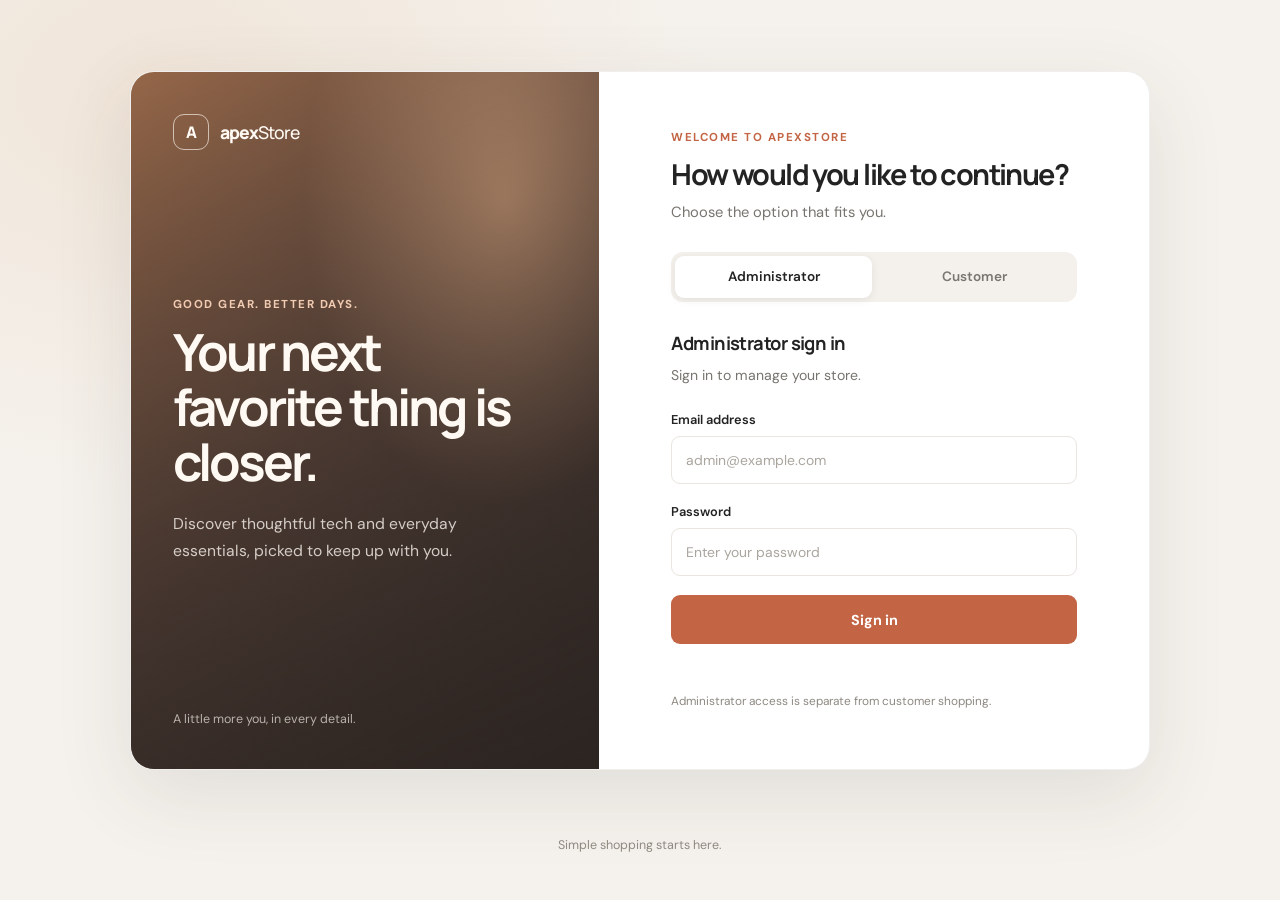
==== index.html @ e598ad87 "Add initial HTML, CSS, and JavaScript files for apexStore" ====
<!doctype html>
<html lang="en">
  <head>
    <meta charset="UTF-8" />
    <meta name="viewport" content="width=device-width, initial-scale=1.0" />
    <meta
      name="description"
      content="Sign in to manage apexStore or browse the store as a guest."
    />
    <title>Welcome | apexStore</title>
    <link rel="stylesheet" href="stylish/styles.css" />
    <script src="javascripts/app.js" defer></script>
  </head>
  <body>
    <main class="page-shell">
      <section class="welcome-card" aria-labelledby="welcome-title">
        <div class="brand-panel">
          <a class="brand" href="#" aria-label="apexStore home">
            <span class="brand-mark" aria-hidden="true">A</span>
            <span>apex<span class="brand-light">Store</span></span>
          </a>

          <div class="brand-message">
            <p class="eyebrow">Good gear. Better days.</p>
            <h1 id="welcome-title">Your next favorite thing is closer.</h1>
            <p class="brand-description">
              Discover thoughtful tech and everyday essentials, picked to keep
              up with you.
            </p>
          </div>

          <p class="brand-footnote">A little more you, in every detail.</p>
        </div>

        <div class="access-panel">
          <div class="access-heading">
            <p class="eyebrow">Welcome to apexStore</p>
            <h2>How would you like to continue?</h2>
            <p>Choose the option that fits you.</p>
          </div>

          <div class="role-switch" role="tablist" aria-label="Choose account type">
            <button
              class="role-tab is-active"
              id="adminTab"
              type="button"
              role="tab"
              aria-selected="true"
              aria-controls="adminPanel"
              tabindex="0"
            >
              Administrator
            </button>
            <button
              class="role-tab"
              id="customerTab"
              type="button"
              role="tab"
              aria-selected="false"
              aria-controls="customerPanel"
              tabindex="-1"
            >
              Customer
            </button>
          </div>

          <section
            class="role-panel"
            id="adminPanel"
            role="tabpanel"
            aria-labelledby="adminTab"
          >
            <h3>Administrator sign in</h3>
            <p class="panel-description">
              Sign in to manage your store.
            </p>

            <form id="adminLoginForm">
              <label for="email">Email address</label>
              <input
                id="email"
                name="email"
                type="email"
                placeholder="admin@example.com"
                autocomplete="username"
                required
              />

              <div class="password-label">
                <label for="password">Password</label>
              </div>
              <input
                id="password"
                name="password"
                type="password"
                placeholder="Enter your password"
                autocomplete="current-password"
                required
              />

              <button class="primary-button" type="submit">Sign in</button>
              <p class="form-message" id="adminMessage" role="status" aria-live="polite"></p>
            </form>
            <p class="security-note">
              Administrator access is separate from customer shopping.
            </p>
          </section>

          <section
            class="role-panel"
            id="customerPanel"
            role="tabpanel"
            aria-labelledby="customerTab"
            hidden
          >
            <div class="guest-icon" aria-hidden="true">✦</div>
            <h3>Just browsing?</h3>
            <p class="panel-description">
              No account or sign-in needed. Explore the store and shop as a guest.
            </p>
            <button class="primary-button" id="guestButton" type="button">
              Continue as a guest
            </button>
            <p class="form-message" id="guestMessage" role="status" aria-live="polite"></p>
          </section>
        </div>
      </section>
      <p class="page-note">Simple shopping starts here.</p>
    </main>
  </body>
</html>
---- stylish/styles.css ----
@import url('https://fonts.googleapis.com/css2?family=DM+Sans:wght@400;500;600;700&family=Manrope:wght@400;500;600;700;800&display=swap');

:root {
  color-scheme: light;
  font-family: 'DM Sans', sans-serif;
  color: #242323;
  background: #f5f2ed;
  font-synthesis: none;
  text-rendering: optimizeLegibility;
  -webkit-font-smoothing: antialiased;
  --ink: #242323;
  --muted: #77746f;
  --accent: #c36545;
  --accent-dark: #a64e32;
  --line: #e9e5df;
}

* {
  box-sizing: border-box;
}

body {
  min-width: 320px;
  min-height: 100vh;
  margin: 0;
  background:
    radial-gradient(ellipse at 12% 10%, rgba(234, 213, 192, 0.46), transparent 36%),
    #f5f2ed;
}

button,
input {
  font: inherit;
}

button:focus-visible,
a:focus-visible,
input:focus-visible {
  outline: 3px solid rgba(195, 101, 69, 0.38);
  outline-offset: 3px;
}

.page-shell {
  display: grid;
  min-height: 100vh;
  place-items: center;
  padding: 48px 24px 24px;
}

.welcome-card {
  display: grid;
  width: min(100%, 1020px);
  min-height: 620px;
  grid-template-columns: 0.92fr 1.08fr;
  overflow: hidden;
  border: 1px solid rgba(66, 51, 42, 0.08);
  border-radius: 24px;
  background: #fff;
  box-shadow: 0 24px 80px rgba(67, 55, 42, 0.11);
}

.brand-panel {
  display: flex;
  flex-direction: column;
  justify-content: space-between;
  padding: 42px;
  color: #fff9f3;
  background:
    linear-gradient(160deg, rgba(42, 34, 30, 0.15), rgba(42, 34, 30, 0.82)),
    radial-gradient(ellipse at 80% 18%, #d7a47e 0, transparent 38%),
    linear-gradient(140deg, #a87350 0%, #654d42 50%, #332f2d 100%);
}

.brand {
  display: inline-flex;
  width: fit-content;
  align-items: center;
  gap: 11px;
  color: inherit;
  font-family: Manrope, sans-serif;
  font-size: 1.1rem;
  font-weight: 800;
  letter-spacing: -0.06em;
  text-decoration: none;
}

.brand-light {
  font-weight: 500;
}

.brand-mark {
  display: grid;
  width: 36px;
  height: 36px;
  place-items: center;
  border: 1px solid rgba(255, 249, 243, 0.64);
  border-radius: 11px;
  font-size: 1rem;
}

.brand-message {
  max-width: 380px;
  margin: 52px 0;
}

.eyebrow {
  margin: 0 0 12px;
  color: var(--accent);
  font-size: 0.72rem;
  font-weight: 700;
  letter-spacing: 0.13em;
  text-transform: uppercase;
}

.brand-panel .eyebrow {
  color: #f1cbb2;
}

.brand-message h1,
.access-heading h2 {
  margin: 0;
  font-family: Manrope, sans-serif;
  font-weight: 700;
  letter-spacing: -0.055em;
}

.brand-message h1 {
  max-width: 380px;
  font-size: clamp(2.4rem, 4vw, 3.4rem);
  line-height: 1.08;
}

.brand-description {
  max-width: 335px;
  margin: 20px 0 0;
  color: rgba(255, 249, 243, 0.78);
  font-size: 0.98rem;
  line-height: 1.75;
}

.brand-footnote,
.page-note {
  margin: 0;
  font-size: 0.78rem;
}

.brand-footnote {
  color: rgba(255, 249, 243, 0.65);
}

.access-panel {
  padding: 58px clamp(32px, 6vw, 72px);
}

.access-heading h2 {
  max-width: 400px;
  font-size: 1.8rem;
  line-height: 1.2;
}

.access-heading > p:last-child {
  margin: 10px 0 0;
  color: var(--muted);
  font-size: 0.92rem;
}

.role-switch {
  display: grid;
  grid-template-columns: 1fr 1fr;
  gap: 4px;
  margin: 30px 0 28px;
  padding: 4px;
  border-radius: 12px;
  background: #f4f1ed;
}

.role-tab {
  min-height: 42px;
  border: 0;
  border-radius: 9px;
  color: #79756f;
  background: transparent;
  cursor: pointer;
  font-size: 0.85rem;
  font-weight: 600;
  transition: color 160ms ease, background 160ms ease, box-shadow 160ms ease;
}

.role-tab.is-active {
  color: var(--ink);
  background: white;
  box-shadow: 0 2px 8px rgba(44, 37, 29, 0.08);
}

.role-panel h3 {
  margin: 0;
  font-family: Manrope, sans-serif;
  font-size: 1.15rem;
  letter-spacing: -0.03em;
}

.panel-description {
  margin: 8px 0 24px;
  color: var(--muted);
  font-size: 0.88rem;
  line-height: 1.65;
}

.role-panel form {
  display: grid;
}

.role-panel label {
  margin-bottom: 8px;
  font-size: 0.8rem;
  font-weight: 600;
}

.role-panel input {
  width: 100%;
  height: 48px;
  margin-bottom: 19px;
  padding: 0 14px;
  border: 1px solid var(--line);
  border-radius: 9px;
  color: var(--ink);
  background: #fff;
  font-size: 0.87rem;
  transition: border-color 160ms ease, box-shadow 160ms ease;
}

.role-panel input::placeholder {
  color: #aaa59e;
}

.role-panel input:focus {
  border-color: var(--accent);
  outline: none;
  box-shadow: 0 0 0 3px rgba(195, 101, 69, 0.12);
}

.password-label {
  display: flex;
  align-items: center;
  justify-content: space-between;
}

.password-label label {
  margin-bottom: 8px;
}

.primary-button {
  display: inline-flex;
  min-height: 49px;
  align-items: center;
  justify-content: center;
  border: 0;
  border-radius: 9px;
  color: #fff;
  background: var(--accent);
  cursor: pointer;
  font-size: 0.9rem;
  font-weight: 700;
  transition: background 150ms ease, transform 150ms ease;
}

.primary-button:hover {
  background: var(--accent-dark);
}

.primary-button:active {
  transform: translateY(1px);
}

.security-note {
  margin: 18px 0 0;
  color: #8e8982;
  font-size: 0.74rem;
  line-height: 1.6;
}

.form-message {
  min-height: 20px;
  margin: 10px 0 0;
  color: var(--accent-dark);
  font-size: 0.79rem;
  line-height: 1.5;
}

.guest-icon {
  display: grid;
  width: 44px;
  height: 44px;
  margin-bottom: 18px;
  place-items: center;
  border-radius: 14px;
  color: var(--accent-dark);
  background: #f8ebe4;
  font-size: 1.15rem;
}

#customerPanel .primary-button {
  width: 100%;
}

.page-note {
  margin-top: 20px;
  color: #8f8981;
}

[hidden] {
  display: none !important;
}

@media (max-width: 720px) {
  .page-shell {
    padding: 20px 14px;
  }

  .welcome-card {
    max-width: 500px;
    grid-template-columns: 1fr;
  }

  .brand-panel {
    min-height: 260px;
    padding: 28px;
  }

  .brand-message {
    margin: 38px 0 10px;
  }

  .brand-message h1 {
    max-width: 420px;
    font-size: 2.2rem;
  }

  .brand-description,
  .brand-footnote {
    display: none;
  }

  .access-panel {
    padding: 34px 28px 38px;
  }
}

@media (max-width: 380px) {
  .access-panel {
    padding-right: 20px;
    padding-left: 20px;
  }

  .brand-panel {
    padding: 24px 20px;
  }
}
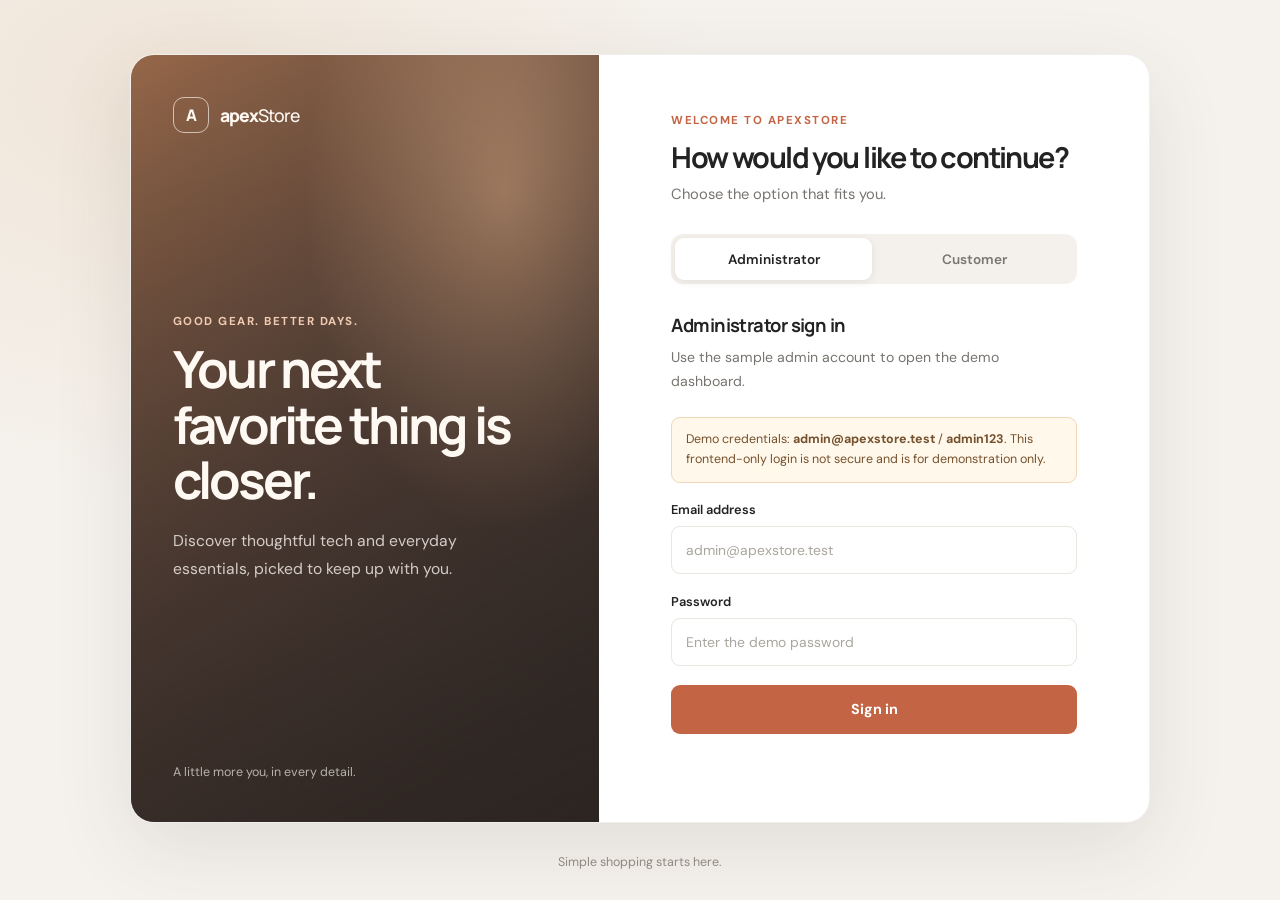
==== commit bebc342c: "Implement admin dashboard with product management features and demo login" ====
--- a/index.html
+++ b/index.html
@@ -70,40 +70,115 @@
             role="tabpanel"
             aria-labelledby="adminTab"
           >
-            <h3>Administrator sign in</h3>
-            <p class="panel-description">
-              Sign in to manage your store.
-            </p>
-
-            <form id="adminLoginForm">
-              <label for="email">Email address</label>
-              <input
-                id="email"
-                name="email"
-                type="email"
-                placeholder="admin@example.com"
-                autocomplete="username"
-                required
-              />
-
-              <div class="password-label">
-                <label for="password">Password</label>
+            <section id="adminAccessCard">
+              <h3>Administrator sign in</h3>
+              <p class="panel-description">
+                Use the sample admin account to open the demo dashboard.
+              </p>
+              <p class="demo-warning">
+                Demo credentials: <strong>admin@apexstore.test</strong> /
+                <strong>admin123</strong>. This frontend-only login is not secure
+                and is for demonstration only.
+              </p>
+              <form id="adminLoginForm">
+                <label for="adminEmail">Email address</label>
+                <input
+                  id="adminEmail"
+                  name="email"
+                  type="email"
+                  placeholder="admin@apexstore.test"
+                  autocomplete="username"
+                  required
+                />
+
+                <label for="adminPassword">Password</label>
+                <input
+                  id="adminPassword"
+                  name="password"
+                  type="password"
+                  placeholder="Enter the demo password"
+                  autocomplete="current-password"
+                  required
+                />
+
+                <button class="primary-button" type="submit">Sign in</button>
+                <p class="form-message" id="adminMessage" role="status" aria-live="polite"></p>
+              </form>
+            </section>
+
+            <section class="admin-dashboard" id="adminDashboard" hidden>
+              <div class="dashboard-heading">
+                <div>
+                  <p class="eyebrow">Sample administrator</p>
+                  <h3>Product management</h3>
+                </div>
+                <button class="secondary-button" id="closeDashboardButton" type="button">
+                  Sign out
+                </button>
               </div>
-              <input
-                id="password"
-                name="password"
-                type="password"
-                placeholder="Enter your password"
-                autocomplete="current-password"
-                required
-              />
-
-              <button class="primary-button" type="submit">Sign in</button>
-              <p class="form-message" id="adminMessage" role="status" aria-live="polite"></p>
-            </form>
-            <p class="security-note">
-              Administrator access is separate from customer shopping.
-            </p>
+
+              <p class="demo-warning">
+                Demo only: changes are saved in this browser and are not shared
+                with customers or other devices.
+              </p>
+
+              <div class="product-list-heading">
+                <p id="productCount" class="product-count"></p>
+                <button class="primary-button add-product-button" id="addProductButton" type="button">
+                  Add product
+                </button>
+              </div>
+
+              <p class="form-message" id="productMessage" role="status" aria-live="polite"></p>
+
+              <div class="table-scroll">
+                <table class="product-table">
+                  <thead>
+                    <tr>
+                      <th scope="col">ID</th>
+                      <th scope="col">Name</th>
+                      <th scope="col">Category</th>
+                      <th scope="col">Price</th>
+                      <th scope="col">Stock</th>
+                      <th scope="col"><span class="visually-hidden">Actions</span></th>
+                    </tr>
+                  </thead>
+                  <tbody id="productTableBody"></tbody>
+                </table>
+              </div>
+
+              <form class="product-form" id="productForm" hidden>
+                <div class="form-heading">
+                  <h4 id="productFormTitle">Add product</h4>
+                  <button class="icon-button" id="cancelProductButton" type="button" aria-label="Close product form">
+                    ×
+                  </button>
+                </div>
+                <input id="productId" name="id" type="hidden" />
+
+                <label for="productName">Name</label>
+                <input id="productName" name="name" type="text" maxlength="80" required />
+
+                <label for="productCategory">Category</label>
+                <input id="productCategory" name="category" type="text" maxlength="40" required />
+
+                <div class="form-fields-row">
+                  <div>
+                    <label for="productPrice">Price ($)</label>
+                    <input id="productPrice" name="price" type="number" min="0" step="0.01" required />
+                  </div>
+                  <div>
+                    <label for="productStock">Stock</label>
+                    <input id="productStock" name="stock" type="number" min="0" step="1" required />
+                  </div>
+                </div>
+
+                <div class="product-form-actions">
+                  <button class="secondary-button" id="discardProductButton" type="button">Cancel</button>
+                  <button class="primary-button" id="saveProductButton" type="submit">Save product</button>
+                </div>
+              </form>
+            </section>
           </section>
 
           <section
--- a/stylish/styles.css
+++ b/stylish/styles.css
@@ -279,6 +279,243 @@
   line-height: 1.6;
 }
 
+.demo-warning {
+  margin: 18px 0;
+  padding: 12px 14px;
+  border: 1px solid #f0d7b5;
+  border-radius: 9px;
+  color: #76512d;
+  background: #fff8eb;
+  font-size: 0.78rem;
+  line-height: 1.6;
+}
+
+.secondary-button {
+  display: inline-flex;
+  min-height: 42px;
+  align-items: center;
+  justify-content: center;
+  padding: 0 14px;
+  border: 1px solid var(--line);
+  border-radius: 9px;
+  color: var(--ink);
+  background: #fff;
+  cursor: pointer;
+  font-size: 0.82rem;
+  font-weight: 600;
+}
+
+.admin-dashboard {
+  position: fixed;
+  z-index: 20;
+  inset: 0;
+  overflow: auto;
+  padding: clamp(20px, 5vw, 56px);
+  background: #f5f2ed;
+}
+
+.admin-dashboard > * {
+  width: min(100%, 1080px);
+  margin-right: auto;
+  margin-left: auto;
+}
+
+.dashboard-heading,
+.product-list-heading {
+  display: flex;
+  align-items: center;
+  justify-content: space-between;
+  gap: 16px;
+}
+
+.dashboard-heading {
+  margin-bottom: 20px;
+}
+
+.dashboard-heading .eyebrow {
+  margin-bottom: 5px;
+}
+
+.dashboard-heading h3 {
+  font-family: Manrope, sans-serif;
+  font-size: clamp(1.7rem, 3vw, 2.2rem);
+  letter-spacing: -0.05em;
+}
+
+.admin-dashboard .demo-warning {
+  margin: 0 auto 24px;
+}
+
+.product-list-heading {
+  margin-bottom: 10px;
+}
+
+.product-count {
+  color: var(--muted);
+  font-size: 0.86rem;
+  font-weight: 600;
+}
+
+.add-product-button {
+  padding: 0 16px;
+}
+
+.admin-dashboard > .form-message {
+  max-width: 1080px;
+  margin-top: 0;
+  margin-bottom: 10px;
+}
+
+.table-scroll {
+  overflow-x: auto;
+  border: 1px solid var(--line);
+  border-radius: 12px;
+  background: #fff;
+}
+
+.product-table {
+  width: 100%;
+  min-width: 680px;
+  border-collapse: collapse;
+  text-align: left;
+}
+
+.product-table th,
+.product-table td {
+  padding: 14px 16px;
+  border-bottom: 1px solid var(--line);
+  font-size: 0.86rem;
+}
+
+.product-table th {
+  color: #77746f;
+  background: #faf9f7;
+  font-size: 0.73rem;
+  font-weight: 700;
+  letter-spacing: 0.04em;
+  text-transform: uppercase;
+}
+
+.product-table tbody tr:last-child td {
+  border-bottom: 0;
+}
+
+.product-table td:first-child {
+  color: var(--muted);
+  font-variant-numeric: tabular-nums;
+}
+
+.table-actions {
+  white-space: nowrap;
+}
+
+.table-action {
+  padding: 5px 7px;
+  border: 0;
+  color: var(--accent-dark);
+  background: transparent;
+  cursor: pointer;
+  font-size: 0.8rem;
+  font-weight: 700;
+}
+
+.table-action:hover {
+  text-decoration: underline;
+}
+
+.delete-action {
+  color: #a53d34;
+}
+
+.product-form {
+  display: grid;
+  width: min(100%, 560px);
+  gap: 10px;
+  margin-top: 24px;
+  padding: 22px;
+  border: 1px solid var(--line);
+  border-radius: 14px;
+  background: #fff;
+  box-shadow: 0 12px 35px rgba(67, 55, 42, 0.08);
+}
+
+.form-heading {
+  display: flex;
+  align-items: center;
+  justify-content: space-between;
+  margin-bottom: 4px;
+}
+
+.form-heading h4 {
+  margin: 0;
+  font-family: Manrope, sans-serif;
+  font-size: 1.1rem;
+}
+
+.icon-button {
+  width: 34px;
+  height: 34px;
+  border: 0;
+  border-radius: 8px;
+  color: var(--muted);
+  background: #f4f1ed;
+  cursor: pointer;
+  font-size: 1.3rem;
+}
+
+.product-form label {
+  margin: 2px 0 0;
+  font-size: 0.78rem;
+  font-weight: 600;
+}
+
+.product-form input:not([type='hidden']) {
+  width: 100%;
+  min-height: 43px;
+  padding: 0 11px;
+  border: 1px solid var(--line);
+  border-radius: 8px;
+  color: var(--ink);
+  background: #fff;
+}
+
+.product-form input:focus {
+  border-color: var(--accent);
+  outline: 3px solid rgba(195, 101, 69, 0.12);
+}
+
+.form-fields-row {
+  display: grid;
+  grid-template-columns: 1fr 1fr;
+  gap: 14px;
+}
+
+.form-fields-row > div {
+  display: grid;
+  gap: 10px;
+}
+
+.product-form-actions {
+  display: flex;
+  justify-content: end;
+  gap: 10px;
+  margin-top: 8px;
+}
+
+.product-form-actions .primary-button {
+  padding: 0 16px;
+}
+
+.visually-hidden {
+  position: absolute;
+  width: 1px;
+  height: 1px;
+  overflow: hidden;
+  clip: rect(0, 0, 0, 0);
+  white-space: nowrap;
+  clip-path: inset(50%);
+}
+
 .form-message {
   min-height: 20px;
   margin: 10px 0 0;
@@ -344,6 +581,10 @@
   .access-panel {
     padding: 34px 28px 38px;
   }
+
+  .admin-dashboard {
+    padding: 20px 14px;
+  }
 }
 
 @media (max-width: 380px) {
@@ -355,4 +596,8 @@
   .brand-panel {
     padding: 24px 20px;
   }
-}
+
+  .product-form {
+    padding: 16px;
+  }
+}
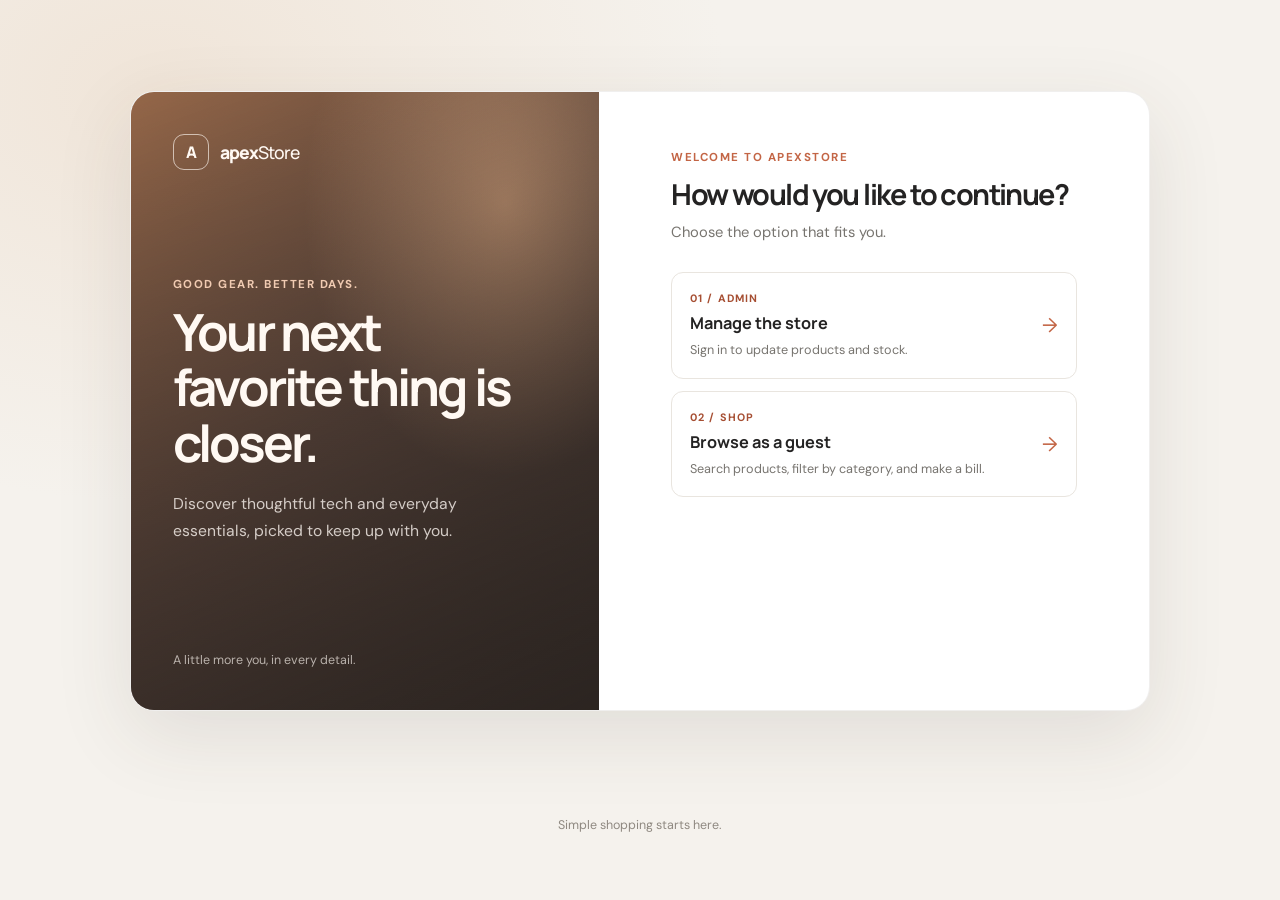
==== commit df480dd6: "feat: add admin and guest pages with product management functionality - Created admin.html for manag" ====
--- a/index.html
+++ b/index.html
@@ -3,19 +3,15 @@
   <head>
     <meta charset="UTF-8" />
     <meta name="viewport" content="width=device-width, initial-scale=1.0" />
-    <meta
-      name="description"
-      content="Sign in to manage apexStore or browse the store as a guest."
-    />
+    <meta name="description" content="Welcome to apexStore." />
     <title>Welcome | apexStore</title>
     <link rel="stylesheet" href="stylish/styles.css" />
-    <script src="javascripts/app.js" defer></script>
   </head>
   <body>
     <main class="page-shell">
       <section class="welcome-card" aria-labelledby="welcome-title">
         <div class="brand-panel">
-          <a class="brand" href="#" aria-label="apexStore home">
+          <a class="brand" href="index.html" aria-label="apexStore home">
             <span class="brand-mark" aria-hidden="true">A</span>
             <span>apex<span class="brand-light">Store</span></span>
           </a>
@@ -24,8 +20,7 @@
             <p class="eyebrow">Good gear. Better days.</p>
             <h1 id="welcome-title">Your next favorite thing is closer.</h1>
             <p class="brand-description">
-              Discover thoughtful tech and everyday essentials, picked to keep
-              up with you.
+              Discover thoughtful tech and everyday essentials, picked to keep up with you.
             </p>
           </div>
 
@@ -39,168 +34,23 @@
             <p>Choose the option that fits you.</p>
           </div>
 
-          <div class="role-switch" role="tablist" aria-label="Choose account type">
-            <button
-              class="role-tab is-active"
-              id="adminTab"
-              type="button"
-              role="tab"
-              aria-selected="true"
-              aria-controls="adminPanel"
-              tabindex="0"
-            >
-              Administrator
-            </button>
-            <button
-              class="role-tab"
-              id="customerTab"
-              type="button"
-              role="tab"
-              aria-selected="false"
-              aria-controls="customerPanel"
-              tabindex="-1"
-            >
-              Customer
-            </button>
+          <div class="entry-options">
+            <a class="entry-card" href="admin.html">
+              <span class="entry-number">01 / ADMIN</span>
+              <strong>Manage the store</strong>
+              <span>Sign in to update products and stock.</span>
+              <span class="entry-arrow" aria-hidden="true">→</span>
+            </a>
+            <a class="entry-card guest-entry" href="guest.html">
+              <span class="entry-number">02 / SHOP</span>
+              <strong>Browse as a guest</strong>
+              <span>Search products, filter by category, and make a bill.</span>
+              <span class="entry-arrow" aria-hidden="true">→</span>
+            </a>
           </div>
-
-          <section
-            class="role-panel"
-            id="adminPanel"
-            role="tabpanel"
-            aria-labelledby="adminTab"
-          >
-            <section id="adminAccessCard">
-              <h3>Administrator sign in</h3>
-              <p class="panel-description">
-                Use the sample admin account to open the demo dashboard.
-              </p>
-              <p class="demo-warning">
-                Demo credentials: <strong>admin@apexstore.test</strong> /
-                <strong>admin123</strong>. This frontend-only login is not secure
-                and is for demonstration only.
-              </p>
-              <form id="adminLoginForm">
-                <label for="adminEmail">Email address</label>
-                <input
-                  id="adminEmail"
-                  name="email"
-                  type="email"
-                  placeholder="admin@apexstore.test"
-                  autocomplete="username"
-                  required
-                />
-
-                <label for="adminPassword">Password</label>
-                <input
-                  id="adminPassword"
-                  name="password"
-                  type="password"
-                  placeholder="Enter the demo password"
-                  autocomplete="current-password"
-                  required
-                />
-
-                <button class="primary-button" type="submit">Sign in</button>
-                <p class="form-message" id="adminMessage" role="status" aria-live="polite"></p>
-              </form>
-            </section>
-
-            <section class="admin-dashboard" id="adminDashboard" hidden>
-              <div class="dashboard-heading">
-                <div>
-                  <p class="eyebrow">Sample administrator</p>
-                  <h3>Product management</h3>
-                </div>
-                <button class="secondary-button" id="closeDashboardButton" type="button">
-                  Sign out
-                </button>
-              </div>
-
-              <p class="demo-warning">
-                Demo only: changes are saved in this browser and are not shared
-                with customers or other devices.
-              </p>
-
-              <div class="product-list-heading">
-                <p id="productCount" class="product-count"></p>
-                <button class="primary-button add-product-button" id="addProductButton" type="button">
-                  Add product
-                </button>
-              </div>
-
-              <p class="form-message" id="productMessage" role="status" aria-live="polite"></p>
-
-              <div class="table-scroll">
-                <table class="product-table">
-                  <thead>
-                    <tr>
-                      <th scope="col">ID</th>
-                      <th scope="col">Name</th>
-                      <th scope="col">Category</th>
-                      <th scope="col">Price</th>
-                      <th scope="col">Stock</th>
-                      <th scope="col"><span class="visually-hidden">Actions</span></th>
-                    </tr>
-                  </thead>
-                  <tbody id="productTableBody"></tbody>
-                </table>
-              </div>
-
-              <form class="product-form" id="productForm" hidden>
-                <div class="form-heading">
-                  <h4 id="productFormTitle">Add product</h4>
-                  <button class="icon-button" id="cancelProductButton" type="button" aria-label="Close product form">
-                    ×
-                  </button>
-                </div>
-                <input id="productId" name="id" type="hidden" />
-
-                <label for="productName">Name</label>
-                <input id="productName" name="name" type="text" maxlength="80" required />
-
-                <label for="productCategory">Category</label>
-                <input id="productCategory" name="category" type="text" maxlength="40" required />
-
-                <div class="form-fields-row">
-                  <div>
-                    <label for="productPrice">Price ($)</label>
-                    <input id="productPrice" name="price" type="number" min="0" step="0.01" required />
-                  </div>
-                  <div>
-                    <label for="productStock">Stock</label>
-                    <input id="productStock" name="stock" type="number" min="0" step="1" required />
-                  </div>
-                </div>
-
-                <div class="product-form-actions">
-                  <button class="secondary-button" id="discardProductButton" type="button">Cancel</button>
-                  <button class="primary-button" id="saveProductButton" type="submit">Save product</button>
-                </div>
-              </form>
-            </section>
-          </section>
-
-          <section
-            class="role-panel"
-            id="customerPanel"
-            role="tabpanel"
-            aria-labelledby="customerTab"
-            hidden
-          >
-            <div class="guest-icon" aria-hidden="true">✦</div>
-            <h3>Just browsing?</h3>
-            <p class="panel-description">
-              No account or sign-in needed. Explore the store and shop as a guest.
-            </p>
-            <button class="primary-button" id="guestButton" type="button">
-              Continue as a guest
-            </button>
-            <p class="form-message" id="guestMessage" role="status" aria-live="polite"></p>
-          </section>
         </div>
       </section>
       <p class="page-note">Simple shopping starts here.</p>
     </main>
   </body>
-</html>+</html>
--- a/stylish/styles.css
+++ b/stylish/styles.css
@@ -164,6 +164,58 @@
   font-size: 0.92rem;
 }
 
+.entry-options {
+  display: grid;
+  gap: 12px;
+  margin-top: 30px;
+}
+
+.entry-card {
+  position: relative;
+  display: grid;
+  gap: 7px;
+  padding: 18px 48px 18px 18px;
+  border: 1px solid var(--line);
+  border-radius: 12px;
+  color: var(--ink);
+  background: #fff;
+  text-decoration: none;
+  transition: border-color 150ms ease, transform 150ms ease, box-shadow 150ms ease;
+}
+
+.entry-card:hover {
+  transform: translateY(-2px);
+  border-color: rgba(195, 101, 69, 0.48);
+  box-shadow: 0 10px 24px rgba(67, 55, 42, 0.08);
+}
+
+.entry-number {
+  color: var(--accent-dark);
+  font-size: 0.67rem;
+  font-weight: 700;
+  letter-spacing: 0.1em;
+}
+
+.entry-card strong {
+  font-family: Manrope, sans-serif;
+  font-size: 1.02rem;
+}
+
+.entry-card > span:nth-last-child(2) {
+  color: var(--muted);
+  font-size: 0.79rem;
+  line-height: 1.5;
+}
+
+.entry-arrow {
+  position: absolute;
+  top: 50%;
+  right: 18px;
+  color: var(--accent);
+  font-size: 1.25rem;
+  transform: translateY(-50%);
+}
+
 .role-switch {
   display: grid;
   grid-template-columns: 1fr 1fr;
@@ -336,7 +388,9 @@
   margin-bottom: 5px;
 }
 
+.dashboard-heading h1,
 .dashboard-heading h3 {
+  margin: 0;
   font-family: Manrope, sans-serif;
   font-size: clamp(1.7rem, 3vw, 2.2rem);
   letter-spacing: -0.05em;
@@ -446,6 +500,7 @@
   margin-bottom: 4px;
 }
 
+.form-heading h2,
 .form-heading h4 {
   margin: 0;
   font-family: Manrope, sans-serif;
@@ -516,6 +571,295 @@
   clip-path: inset(50%);
 }
 
+.guest-store {
+  position: fixed;
+  z-index: 20;
+  inset: 0;
+  overflow: auto;
+  padding: 24px clamp(18px, 5vw, 56px) 48px;
+  background: #f5f2ed;
+}
+
+.store-header {
+  display: flex;
+  width: min(100%, 1280px);
+  align-items: center;
+  justify-content: space-between;
+  margin: 0 auto 42px;
+  padding-bottom: 18px;
+  border-bottom: 1px solid var(--line);
+}
+
+.store-brand {
+  color: var(--ink);
+}
+
+.store-layout {
+  display: grid;
+  width: min(100%, 1280px);
+  grid-template-columns: minmax(0, 1fr) 360px;
+  align-items: start;
+  gap: 36px;
+  margin: 0 auto;
+}
+
+.catalog-area > .eyebrow {
+  margin-bottom: 8px;
+}
+
+.catalog-area > h1 {
+  margin: 0;
+  font-family: Manrope, sans-serif;
+  font-size: clamp(2rem, 4vw, 3rem);
+  letter-spacing: -0.06em;
+}
+
+.store-description {
+  margin: 10px 0 24px;
+  color: var(--muted);
+}
+
+.store-tools {
+  display: grid;
+  grid-template-columns: minmax(0, 1fr) 210px;
+  gap: 12px;
+}
+
+.store-tools input,
+.store-tools select {
+  width: 100%;
+  min-height: 48px;
+  padding: 0 14px;
+  border: 1px solid var(--line);
+  border-radius: 9px;
+  color: var(--ink);
+  background: #fff;
+}
+
+.store-tools input:focus,
+.store-tools select:focus {
+  border-color: var(--accent);
+  outline: 3px solid rgba(195, 101, 69, 0.12);
+}
+
+.store-result-count {
+  margin: 18px 0 12px;
+  color: var(--muted);
+  font-size: 0.82rem;
+}
+
+.guest-product-grid {
+  display: grid;
+  grid-template-columns: repeat(2, minmax(0, 1fr));
+  gap: 16px;
+}
+
+.guest-product-card {
+  display: flex;
+  min-height: 220px;
+  flex-direction: column;
+  align-items: flex-start;
+  padding: 20px;
+  border: 1px solid var(--line);
+  border-radius: 14px;
+  background: #fff;
+  box-shadow: 0 8px 26px rgba(67, 55, 42, 0.04);
+}
+
+.guest-product-category {
+  margin: 0 0 8px;
+  color: var(--accent-dark);
+  font-size: 0.72rem;
+  font-weight: 700;
+  letter-spacing: 0.08em;
+  text-transform: uppercase;
+}
+
+.guest-product-card h2 {
+  margin: 0;
+  font-family: Manrope, sans-serif;
+  font-size: 1.08rem;
+  letter-spacing: -0.03em;
+}
+
+.guest-product-details {
+  display: flex;
+  width: 100%;
+  align-items: center;
+  justify-content: space-between;
+  gap: 8px;
+  margin: 16px 0;
+}
+
+.guest-product-details strong {
+  font-size: 1.15rem;
+}
+
+.guest-product-details span {
+  color: var(--muted);
+  font-size: 0.76rem;
+}
+
+.guest-product-card .primary-button {
+  width: 100%;
+  min-height: 42px;
+  margin-top: auto;
+  font-size: 0.82rem;
+}
+
+.primary-button:disabled,
+.bill-quantity-controls button:disabled {
+  opacity: 0.48;
+  cursor: not-allowed;
+}
+
+.store-empty-state,
+.bill-empty-state {
+  margin: 0;
+  color: var(--muted);
+  font-size: 0.88rem;
+  line-height: 1.6;
+}
+
+.store-empty-state {
+  grid-column: 1 / -1;
+  padding: 24px;
+  border: 1px dashed var(--line);
+  border-radius: 12px;
+  text-align: center;
+}
+
+.bill-panel {
+  position: sticky;
+  top: 16px;
+  padding: 22px;
+  border: 1px solid var(--line);
+  border-radius: 15px;
+  background: #fff;
+  box-shadow: 0 12px 35px rgba(67, 55, 42, 0.07);
+}
+
+.bill-heading {
+  display: flex;
+  align-items: center;
+  justify-content: space-between;
+  gap: 12px;
+  padding-bottom: 17px;
+  border-bottom: 1px solid var(--line);
+}
+
+.bill-heading .eyebrow {
+  margin-bottom: 4px;
+}
+
+.bill-heading h2 {
+  margin: 0;
+  font-family: Manrope, sans-serif;
+  font-size: 1.35rem;
+  letter-spacing: -0.04em;
+}
+
+.bill-item-count {
+  display: grid;
+  min-width: 30px;
+  height: 30px;
+  place-items: center;
+  padding: 0 6px;
+  border-radius: 999px;
+  color: var(--accent-dark);
+  background: #f8ebe4;
+  font-size: 0.8rem;
+  font-weight: 700;
+}
+
+.bill-items {
+  display: grid;
+  gap: 15px;
+  max-height: 40vh;
+  overflow-y: auto;
+  padding: 16px 0;
+}
+
+.bill-item {
+  display: grid;
+  gap: 10px;
+  padding-bottom: 14px;
+  border-bottom: 1px solid var(--line);
+}
+
+.bill-item-heading,
+.bill-item-footer {
+  display: flex;
+  align-items: center;
+  justify-content: space-between;
+  gap: 10px;
+}
+
+.bill-item-heading strong {
+  font-size: 0.84rem;
+}
+
+.bill-item-heading span {
+  flex-shrink: 0;
+  color: var(--muted);
+  font-size: 0.72rem;
+}
+
+.bill-item-footer > strong {
+  font-size: 0.85rem;
+}
+
+.bill-quantity-controls {
+  display: inline-flex;
+  align-items: center;
+  gap: 10px;
+}
+
+.bill-quantity-controls button {
+  width: 28px;
+  height: 28px;
+  border: 1px solid var(--line);
+  border-radius: 7px;
+  color: var(--ink);
+  background: #fff;
+  cursor: pointer;
+}
+
+.bill-quantity-controls span {
+  min-width: 12px;
+  text-align: center;
+  font-size: 0.82rem;
+  font-weight: 600;
+}
+
+.bill-total-row {
+  display: flex;
+  align-items: center;
+  justify-content: space-between;
+  margin-top: 12px;
+  color: var(--muted);
+  font-size: 0.86rem;
+}
+
+.bill-grand-total {
+  margin-top: 14px;
+  padding-top: 14px;
+  border-top: 1px solid var(--line);
+  color: var(--ink);
+  font-size: 1rem;
+}
+
+.bill-disclaimer {
+  margin: 16px 0;
+  color: var(--muted);
+  font-size: 0.72rem;
+  line-height: 1.55;
+}
+
+.print-bill-button {
+  width: 100%;
+}
+
 .form-message {
   min-height: 20px;
   margin: 10px 0 0;
@@ -545,6 +889,10 @@
   color: #8f8981;
 }
 
+.page-note a {
+  color: inherit;
+}
+
 [hidden] {
   display: none !important;
 }
@@ -584,6 +932,23 @@
 
   .admin-dashboard {
     padding: 20px 14px;
+  }
+
+  .guest-store {
+    padding: 18px 14px 28px;
+  }
+
+  .store-header {
+    margin-bottom: 26px;
+  }
+
+  .store-layout {
+    grid-template-columns: 1fr;
+    gap: 24px;
+  }
+
+  .bill-panel {
+    position: static;
   }
 }
 
@@ -600,4 +965,58 @@
   .product-form {
     padding: 16px;
   }
-}
+
+  .store-tools,
+  .guest-product-grid {
+    grid-template-columns: 1fr;
+  }
+}
+
+@media print {
+  @page {
+    margin: 16mm;
+  }
+
+  body * {
+    visibility: hidden;
+  }
+
+  #guestStore:not([hidden]),
+  #guestStore:not([hidden]) * {
+    visibility: visible;
+  }
+
+  #guestStore:not([hidden]) {
+    position: absolute;
+    inset: auto;
+    overflow: visible;
+    padding: 0;
+    background: #fff;
+  }
+
+  .store-header,
+  .catalog-area,
+  .bill-quantity-controls,
+  .print-bill-button {
+    display: none !important;
+  }
+
+  .store-layout {
+    display: block;
+    width: 100%;
+    margin: 0;
+  }
+
+  .bill-panel {
+    position: static;
+    width: 100%;
+    padding: 0;
+    border: 0;
+    box-shadow: none;
+  }
+
+  .bill-items {
+    max-height: none;
+    overflow: visible;
+  }
+}
